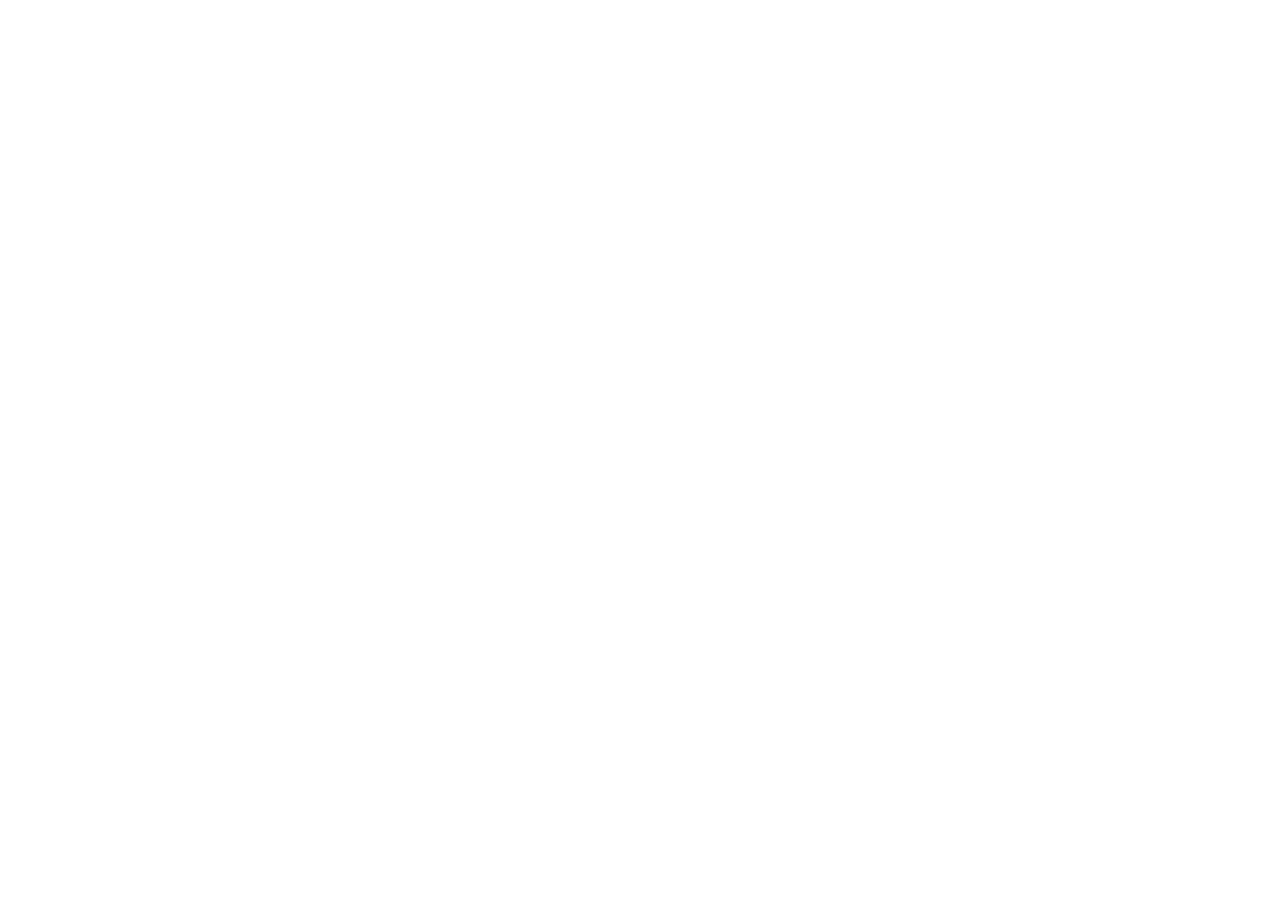
==== index.html @ b0c4e770 "edit" ====
<!DOCTYPE html>
<html lang="en">
<head>
    <meta charset="UTF-8">
    <meta http-equiv="X-UA-Compatible" content="IE=edge">
    <meta name="viewport" content="width=device-width, initial-scale=1.0">
    <title>Colors</title>
</head>

<body>







</body>
</html>
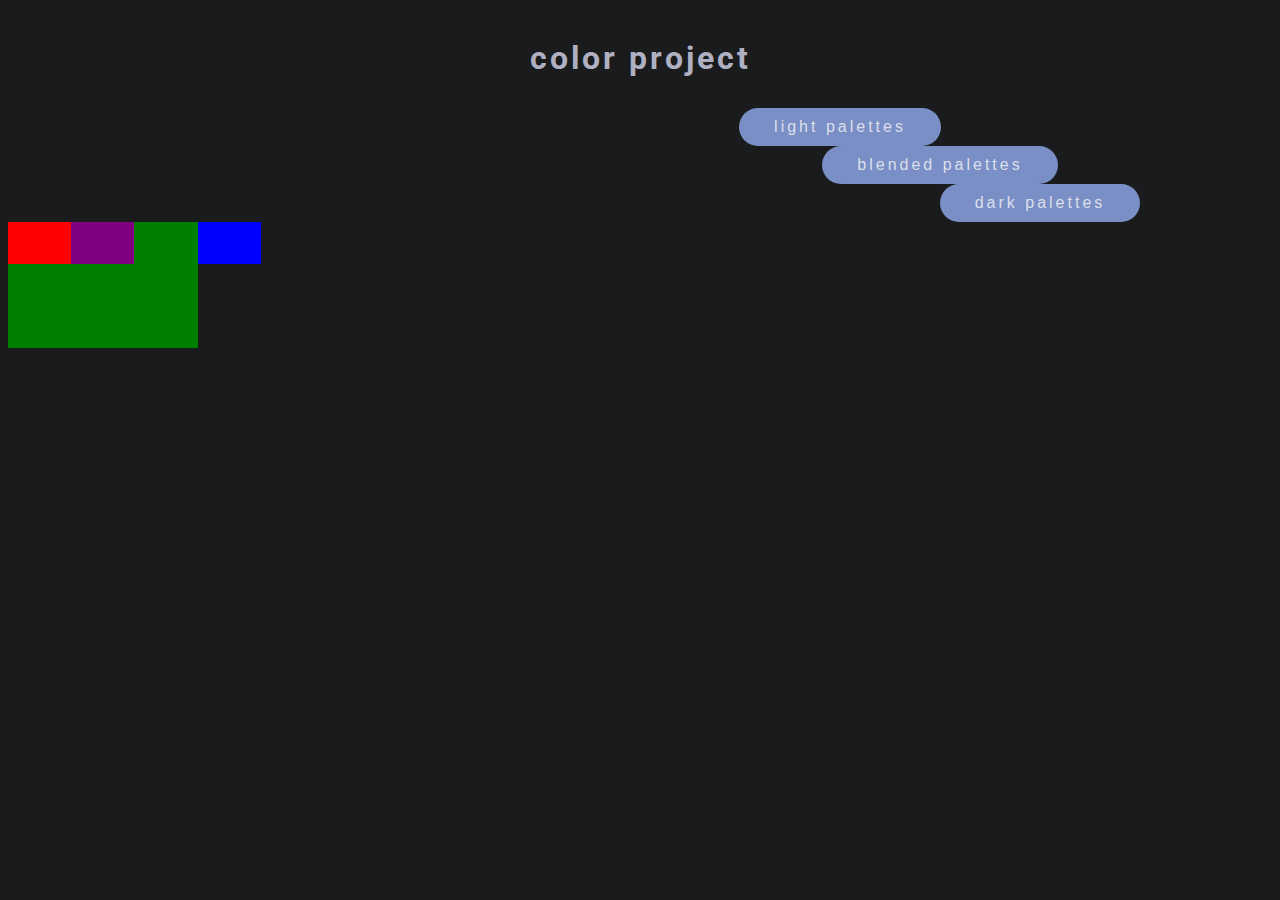
==== commit 12102b94: "started design" ====
--- a/index.html
+++ b/index.html
@@ -4,13 +4,53 @@
     <meta charset="UTF-8">
     <meta http-equiv="X-UA-Compatible" content="IE=edge">
     <meta name="viewport" content="width=device-width, initial-scale=1.0">
-    <title>Colors</title>
+    <title>Color Palettes</title>
+<link rel="stylesheet" href="colors-stylesheet.css">
+
+
 </head>
 
 <body>
 
+<h1>color project</h1>
+
+<div class="container">
+  <div>
+    <button class="button" :hover>light palettes</button>
+</div>
+
+<div>
+    <button class="button2" :hover>blended palettes</button>
+ </div>
+
+<div>
+    <button class="button3" :hover>dark palettes</button>
+</div>
+
+  </div>
 
 
+<div id="palettes">
+  <table>
+        
+        <tr id="2b">
+          <td id="haha"></td>
+          <td id="haha2"></td>
+          <td></td>
+          <td id="haha3"></td>
+        </tr>
+        <tr id="3b">
+          <td></td>
+          <td></td>
+          <td></td>
+        </tr>
+        <tr id="4b">
+          <td></td>
+          <td></td>
+          <td></td>
+        </tr>
+      </table>
+</div>
 
 
 
--- a/colors-stylesheet.css
+++ b/colors-stylesheet.css
@@ -0,0 +1,115 @@
+@import url('https://fonts.googleapis.com/css2?family=Roboto:wght@300&display=swap');
+
+body{
+    background-color: #1A1B1C;
+    font-family: 'Roboto', sans-serif;
+    letter-spacing: 3px;
+    
+}
+h1{
+    color: #AFB1C3;
+    text-align: center;
+    margin: auto;
+    line-height: 100px;
+}
+.button {
+    background-color: #7A8FC5; 
+    letter-spacing: 3px;
+    color: #DDDFED;
+    font-size: 16px;
+    border:none;
+    border-radius:60px;
+    box-shadow: inset 0 0 0 0 #d64035;
+    outline:none;
+    transition: ease-out 0.3s;
+    padding: 10px 35px;
+    display: inline-block;
+    position: relative;
+    left: 200px;
+   
+}
+.button2{
+    background-color: #7A8FC5; 
+    letter-spacing: 3px;
+    color: #DDDFED;
+    font-size: 16px;
+    border:none;
+    border-radius:60px;
+    box-shadow: inset 0 0 0 0 #d64035;
+    outline:none;
+    transition: ease-out 0.3s;
+    padding: 10px 35px;
+    display: inline-block;
+    position: relative;
+    left: 300px;
+   
+}
+.button3{
+    background-color: #7A8FC5; 
+    letter-spacing: 3px;
+    color: #DDDFED;
+    font-size: 16px;
+    border:none;
+    border-radius:60px;
+    box-shadow: inset 0 0 0 0 #d64035;
+    outline:none;
+    transition: ease-out 0.3s;
+    padding: 10px 35px;
+    position: relative;
+    left: 400px;
+}
+
+
+.button:hover, .button2:hover, .button3:hover {
+    box-shadow:  inset 400px 0 0 0 #3434dda9;
+    cursor:pointer;
+    color: #171818;
+}
+
+.container{
+    position: relative;
+    align-items: center;
+    text-align: center;
+}
+
+
+
+
+
+
+
+
+
+
+
+
+/*palettes*/
+table,th,td{
+  border:none;
+}
+table{
+  border-collapse:collapse;
+  width:20%;
+}
+td{
+  height:40px;
+}
+tr{
+  background-color:green;
+  color:white;
+}
+th{
+  background-color:yellow;
+  color:black;
+}
+#haha{
+   background: red;
+}
+#haha2{
+   background-color: purple;
+}
+#haha3{
+   background-color: blue;
+}
+
+
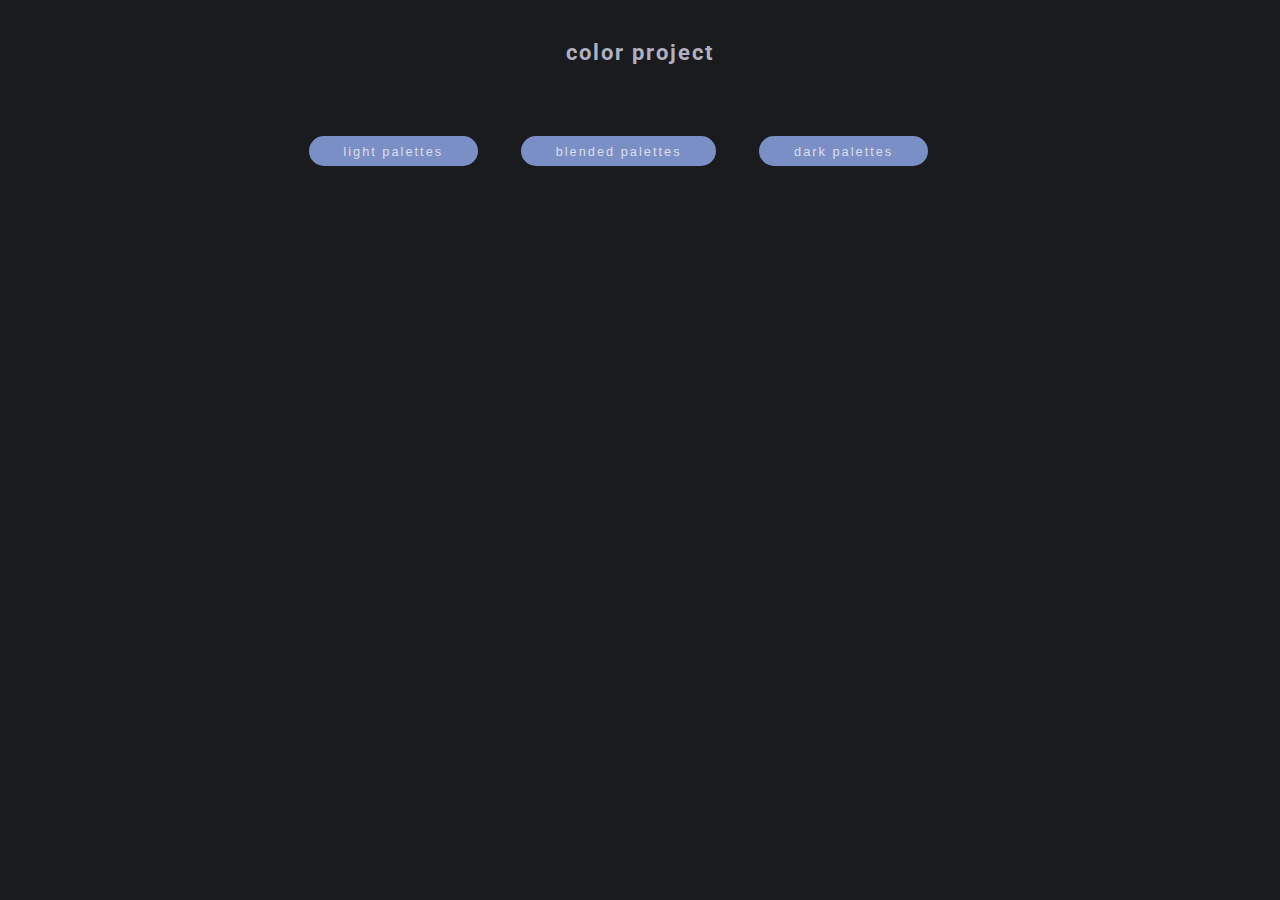
==== commit c88131af: "fixed display" ====
--- a/index.html
+++ b/index.html
@@ -20,16 +20,16 @@
 </div>
 
 <div>
-    <button class="button2" :hover>blended palettes</button>
+    <button class="button" :hover>blended palettes</button>
  </div>
 
 <div>
-    <button class="button3" :hover>dark palettes</button>
+    <button class="button" :hover>dark palettes</button>
 </div>
 
   </div>
 
-
+<!--
 <div id="palettes">
   <table>
         
@@ -51,7 +51,7 @@
         </tr>
       </table>
 </div>
-
+-->
 
 
 
--- a/colors-stylesheet.css
+++ b/colors-stylesheet.css
@@ -1,75 +1,42 @@
 @import url('https://fonts.googleapis.com/css2?family=Roboto:wght@300&display=swap');
 
+*{
+  letter-spacing: 0.156vw;
+}
 body{
     background-color: #1A1B1C;
     font-family: 'Roboto', sans-serif;
-    letter-spacing: 3px;
     
 }
 h1{
     color: #AFB1C3;
     text-align: center;
     margin: auto;
-    line-height: 100px;
+    line-height: 7.0vw;
+    font-size: 1.7vw;
+    margin-bottom: 3vw;
 }
 .button {
     background-color: #7A8FC5; 
-    letter-spacing: 3px;
     color: #DDDFED;
-    font-size: 16px;
+    font-size: 1vw;
     border:none;
-    border-radius:60px;
-    box-shadow: inset 0 0 0 0 #d64035;
+    border-radius:3.13vw;
+    box-shadow: inset 0 0 0 0 #8b9ece;
     outline:none;
     transition: ease-out 0.3s;
-    padding: 10px 35px;
-    display: inline-block;
-    position: relative;
-    left: 200px;
-   
+    padding: 0.60vw 2.7vw;
+    margin-right: 3.39vw;
 }
-.button2{
-    background-color: #7A8FC5; 
-    letter-spacing: 3px;
-    color: #DDDFED;
-    font-size: 16px;
-    border:none;
-    border-radius:60px;
-    box-shadow: inset 0 0 0 0 #d64035;
-    outline:none;
-    transition: ease-out 0.3s;
-    padding: 10px 35px;
-    display: inline-block;
-    position: relative;
-    left: 300px;
-   
-}
-.button3{
-    background-color: #7A8FC5; 
-    letter-spacing: 3px;
-    color: #DDDFED;
-    font-size: 16px;
-    border:none;
-    border-radius:60px;
-    box-shadow: inset 0 0 0 0 #d64035;
-    outline:none;
-    transition: ease-out 0.3s;
-    padding: 10px 35px;
-    position: relative;
-    left: 400px;
-}
-
-
-.button:hover, .button2:hover, .button3:hover {
-    box-shadow:  inset 400px 0 0 0 #3434dda9;
+.button:hover{
+    box-shadow:  inset 20.8vw 0 0 0 #8b9ece;
     cursor:pointer;
     color: #171818;
 }
-
 .container{
-    position: relative;
-    align-items: center;
-    text-align: center;
+  display: flex;
+  align-items: center;
+  justify-content: center;
 }
 
 
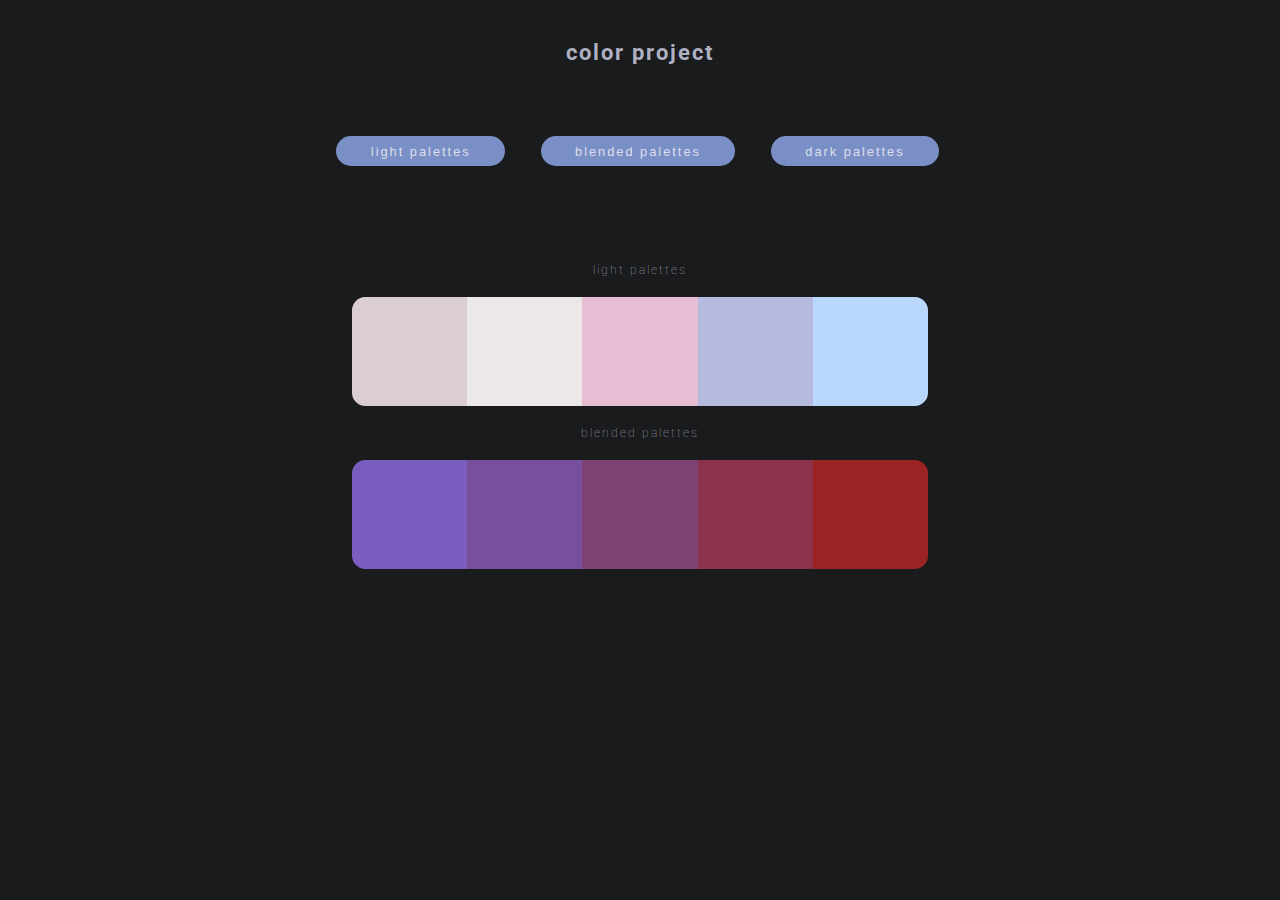
==== commit 733efcaa: "added two palettes" ====
--- a/index.html
+++ b/index.html
@@ -29,30 +29,23 @@
 
   </div>
 
-<!--
-<div id="palettes">
-  <table>
-        
-        <tr id="2b">
-          <td id="haha"></td>
-          <td id="haha2"></td>
-          <td></td>
-          <td id="haha3"></td>
-        </tr>
-        <tr id="3b">
-          <td></td>
-          <td></td>
-          <td></td>
-        </tr>
-        <tr id="4b">
-          <td></td>
-          <td></td>
-          <td></td>
-        </tr>
-      </table>
+<h2 id="lp">light palettes</h2>
+<div class="mainp1">
+  <div class="m-one" style="background-color: #DBCED1;"></div>
+  <div class="m-two" style="background-color: #ECE8E9;"></div>
+  <div class="m-three" style="background-color: #E6BDD3;"></div>
+  <div class="m-four" style="background-color: #B7BADF;"></div>
+  <div class="m-five" style="background-color: #BAD7FC;"></div>
 </div>
--->
 
+<h2 id="bp">blended palettes</h2>
+<div class="mainp2">
+  <div class="m-six" style="background-color: #7B5DC0;"></div>
+  <div class="m-seven" style="background-color: #784F9C;"></div>
+  <div class="m-eight" style="background-color: #7D4173;"></div>
+  <div class="m-nine" style="background-color: #8C324C;"></div>
+  <div class="m-ten" style="background-color: #9B2323;"></div>
+</div>
 
 
 </body>
--- a/colors-stylesheet.css
+++ b/colors-stylesheet.css
@@ -26,17 +26,48 @@
     outline:none;
     transition: ease-out 0.3s;
     padding: 0.60vw 2.7vw;
-    margin-right: 3.39vw;
+    margin-bottom: 6vw;
+    margin-right: 1.56vw;
+    margin-left: 1.20vw;
+
 }
 .button:hover{
     box-shadow:  inset 20.8vw 0 0 0 #8b9ece;
     cursor:pointer;
-    color: #171818;
+    color: #DDDFED;
 }
 .container{
   display: flex;
   align-items: center;
   justify-content: center;
+}
+
+/*palettes*/
+#lp, #bp{
+  color: #AFB1C3;
+  text-align: center;
+  font-size: 0.94vw;
+  font-weight: lighter;
+  margin-bottom: 1.56vw;
+  margin-top: 1.56vw;
+}
+
+.mainp1, .mainp2{
+  display: flex;
+  align-items: center;
+  justify-content: center;
+}
+.m-one, .m-six{
+  border-top-left-radius: 1.042vw;
+  border-bottom-left-radius: 1.042vw;
+}
+.m-one,.m-two,.m-three,.m-four,.m-five, .m-six, .m-seven, .m-eight, .m-nine, .m-ten{
+  width: 9vw;
+  height: 8.5vw;
+}
+.m-five, .m-ten{
+  border-bottom-right-radius: 1.042vw;
+  border-top-right-radius: 1.042vw;
 }
 
 
@@ -46,37 +77,3 @@
 
 
 
-
-
-
-
-/*palettes*/
-table,th,td{
-  border:none;
-}
-table{
-  border-collapse:collapse;
-  width:20%;
-}
-td{
-  height:40px;
-}
-tr{
-  background-color:green;
-  color:white;
-}
-th{
-  background-color:yellow;
-  color:black;
-}
-#haha{
-   background: red;
-}
-#haha2{
-   background-color: purple;
-}
-#haha3{
-   background-color: blue;
-}
-
-
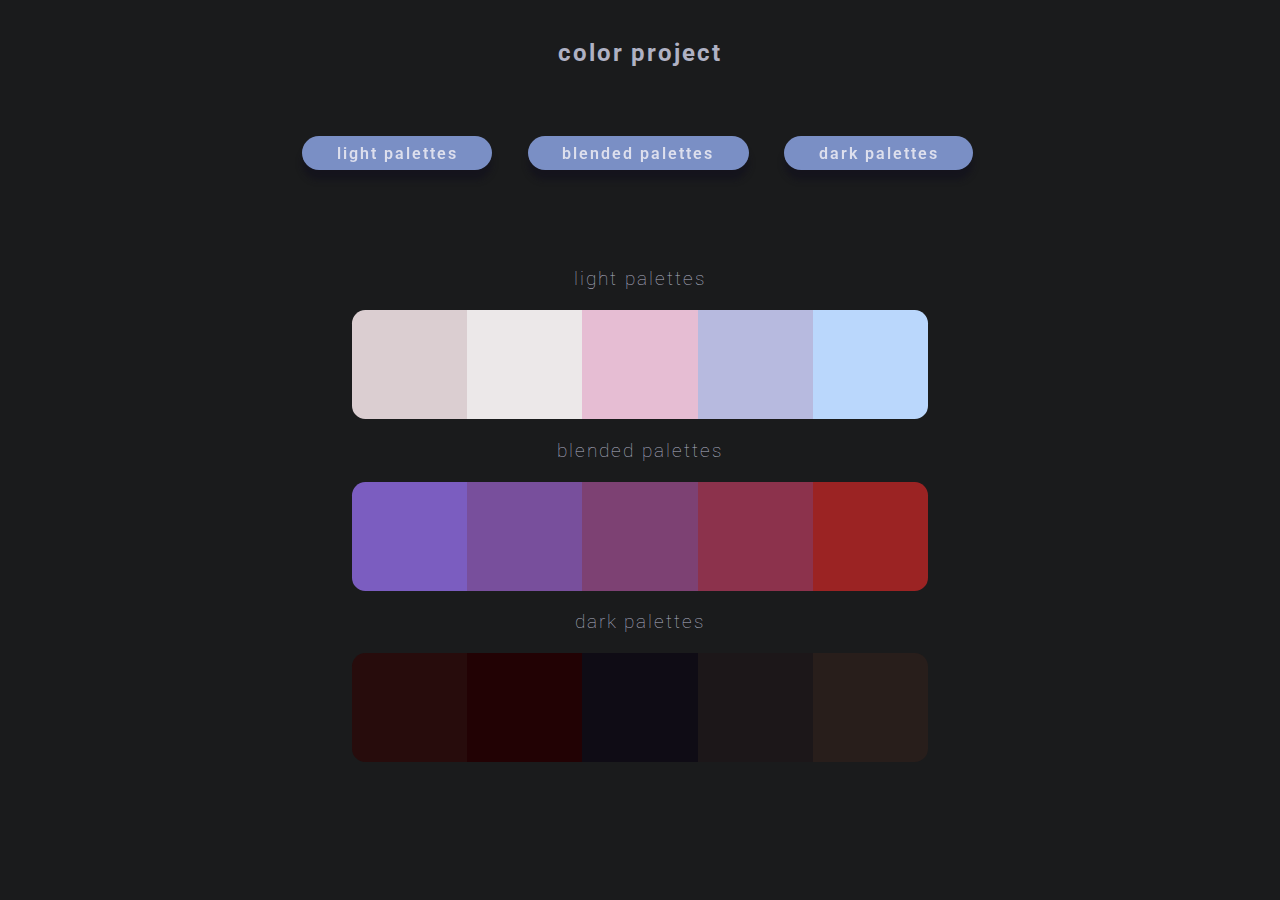
==== commit 2289082b: "finished index, created lp,bp,and dp" ====
--- a/index.html
+++ b/index.html
@@ -15,19 +15,11 @@
 <h1>color project</h1>
 
 <div class="container">
-  <div>
-    <button class="button" :hover>light palettes</button>
-</div>
+<a href="light-palettes.html" class="button">light palettes</a>
+<a href="blended-palettes.html" class="button">blended palettes</a>
+<a href="dark-palettes.html"class="button">dark palettes</a>
+  </div>
 
-<div>
-    <button class="button" :hover>blended palettes</button>
- </div>
-
-<div>
-    <button class="button" :hover>dark palettes</button>
-</div>
-
-  </div>
 
 <h2 id="lp">light palettes</h2>
 <div class="mainp1">
@@ -46,7 +38,14 @@
   <div class="m-nine" style="background-color: #8C324C;"></div>
   <div class="m-ten" style="background-color: #9B2323;"></div>
 </div>
-
+<h2 id="dp">dark palettes</h2>
+<div class="mainp3">
+  <div class="m-11" style="background-color: #270C0C;"></div>
+  <div class="m-12" style="background-color: #220204;"></div>
+  <div class="m-13" style="background-color: #0F0C15;"></div>
+  <div class="m-14" style="background-color: #1C1719;"></div>
+  <div class="m-15" style="background-color: #281E1B;"></div>
+</div>
 
 </body>
 </html>--- a/colors-stylesheet.css
+++ b/colors-stylesheet.css
@@ -13,26 +13,28 @@
     text-align: center;
     margin: auto;
     line-height: 7.0vw;
-    font-size: 1.7vw;
+    font-size: 1.9vw;
     margin-bottom: 3vw;
 }
-.button {
+a.button {
     background-color: #7A8FC5; 
     color: #DDDFED;
-    font-size: 1vw;
+    font-size: 1.23vw;
     border:none;
     border-radius:3.13vw;
-    box-shadow: inset 0 0 0 0 #8b9ece;
+    box-shadow: inset 0 0 0 0 #687fb9;
     outline:none;
     transition: ease-out 0.3s;
     padding: 0.60vw 2.7vw;
     margin-bottom: 6vw;
     margin-right: 1.56vw;
     margin-left: 1.20vw;
-
-}
+    font-weight: 600;
+    text-decoration: none;
+    filter: drop-shadow(0px 10px 3px rgba(13, 10, 29, 0.42));
+  }
 .button:hover{
-    box-shadow:  inset 20.8vw 0 0 0 #8b9ece;
+    box-shadow:  inset 40vw 0 0 0 #687fb9;
     cursor:pointer;
     color: #DDDFED;
 }
@@ -43,29 +45,32 @@
 }
 
 /*palettes*/
-#lp, #bp{
+#lp, #bp, #dp{
   color: #AFB1C3;
   text-align: center;
-  font-size: 0.94vw;
+  font-size: 1.5vw;
   font-weight: lighter;
   margin-bottom: 1.56vw;
   margin-top: 1.56vw;
 }
+.mainp3{
+  margin-bottom: 4vw;
+}
 
-.mainp1, .mainp2{
+.mainp1, .mainp2, .mainp3{
   display: flex;
   align-items: center;
   justify-content: center;
 }
-.m-one, .m-six{
+.m-one, .m-six, .m-11{
   border-top-left-radius: 1.042vw;
   border-bottom-left-radius: 1.042vw;
 }
-.m-one,.m-two,.m-three,.m-four,.m-five, .m-six, .m-seven, .m-eight, .m-nine, .m-ten{
+.m-one,.m-two,.m-three,.m-four,.m-five, .m-six, .m-seven, .m-eight, .m-nine, .m-ten, .m-11, .m-12,.m-13,.m-14,.m-15{
   width: 9vw;
   height: 8.5vw;
 }
-.m-five, .m-ten{
+.m-five, .m-ten, .m-15{
   border-bottom-right-radius: 1.042vw;
   border-top-right-radius: 1.042vw;
 }
